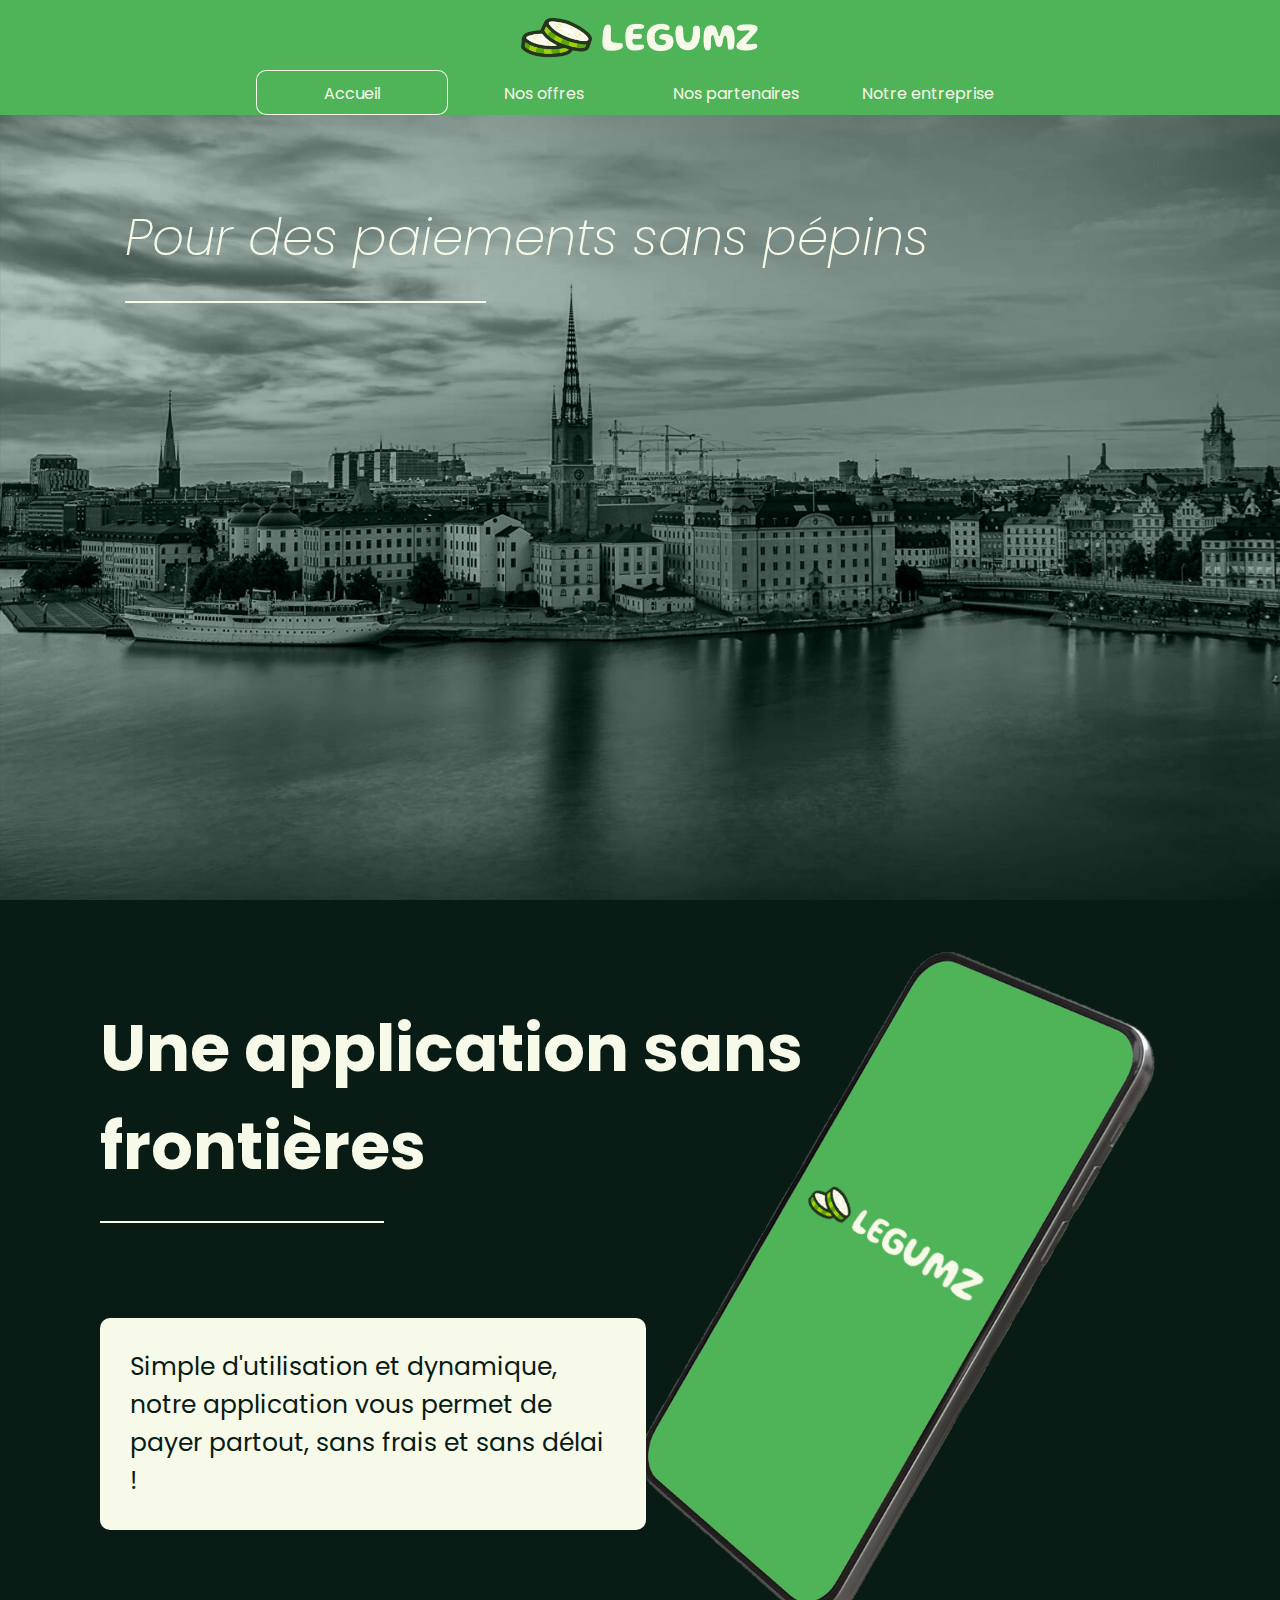
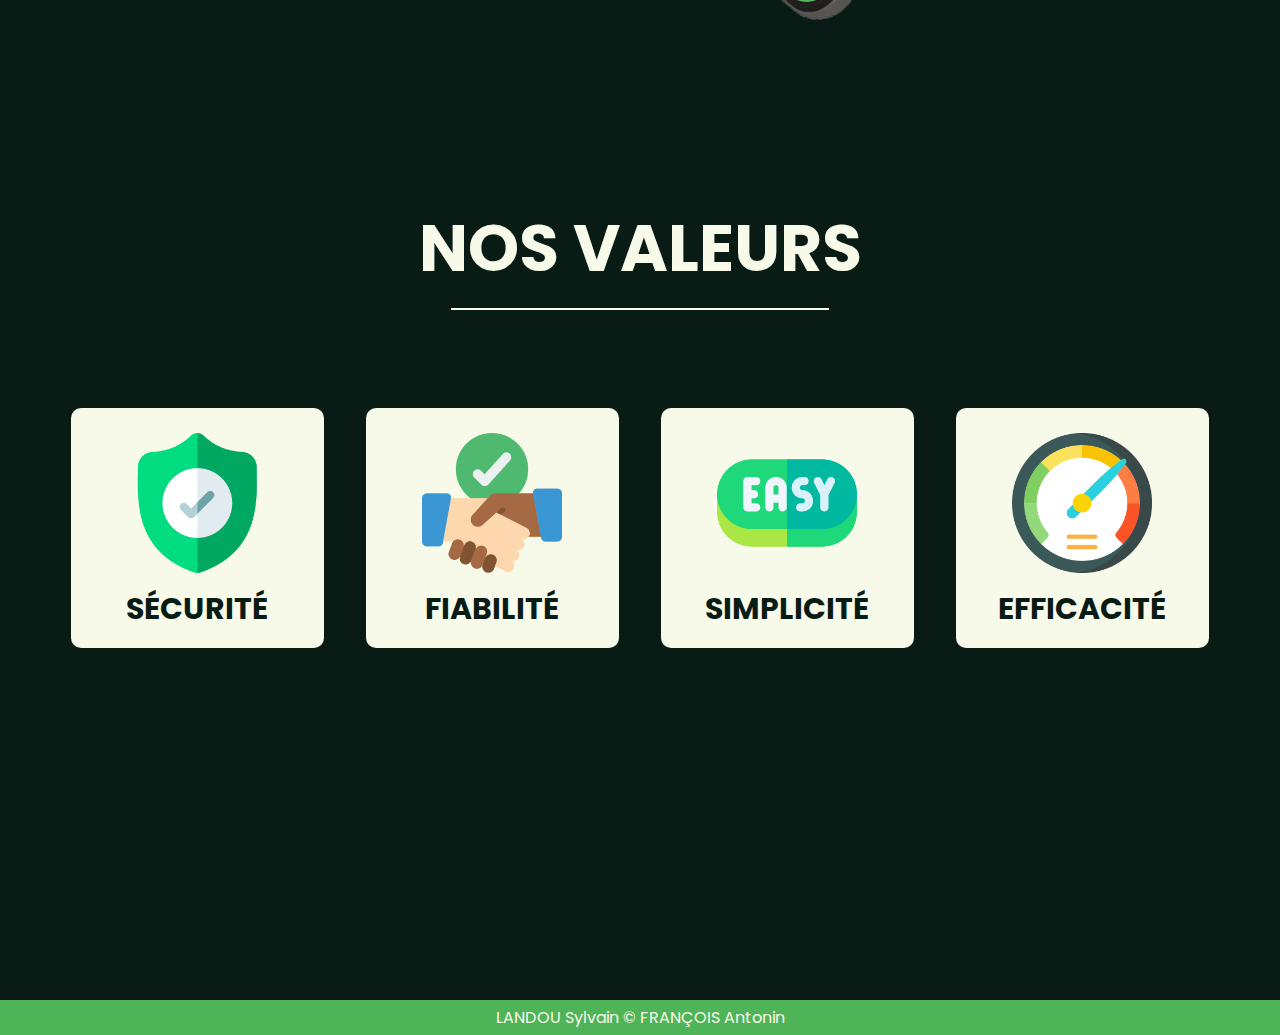
==== index.html @ b5f4d3b5 "Update" ====
<!DOCTYPE html>
<html lang="fr">

<head>
    <meta charset="UTF-8">
    <link href="css/style.css" rel="stylesheet">
    <link href="css/menu.css" rel="stylesheet">
    <link href="img/logo_final_sans_fond.png" rel="icon" type="image/png" sizes="16x16">
    <link rel="preconnect" href="https://fonts.googleapis.com">
    <link rel="preconnect" href="https://fonts.gstatic.com" crossorigin>
    <link href="https://fonts.googleapis.com/css2?family=Poppins:ital,wght@0,100;0,200;0,300;0,400;0,500;0,600;0,700;0,800;0,900;1,100;1,200;1,300;1,400;1,500;1,600;1,700;1,800;1,900&display=swap" rel="stylesheet">
    <title>Legumz</title>
</head>

<body>
    <header>
        <a href="index.html"><img src="img/banner_final.png" alt="Legumz banner" /></a>
        <nav>
            <ul>
                <li><a id="inpage" href="#">Accueil</a></li>
                <li class="deroulant">
                    <a href="#" class="deroulant">Nos offres</a>
                    <ul>
                        <li><a href="#">Nos services</a></li>
                        <li class="last-item"><a href="#">Nos produits</a></li>
                    </ul>
                </li>
                <li><a href="partenaires.html">Nos partenaires</a></li>
                <li class="deroulant">
                    <a href="#">Notre entreprise</a>
                    <ul>
                        <li><a href="#">À propos</a></li>
                        <li class="last-item"><a href="#">Nous contacter</a></li>
                    </ul>
                </li>
            </ul>
        </nav>
    </header>
    <main>  
        <section id="slogan">
            <h1>Pour des paiements sans pépins
                <br>
                <hr>
            </h1>
        </section>
        
        <section class="grid-display">
            <section>
                <h1>Une application sans frontières</h1>
                <hr>
                <p>Simple d'utilisation et dynamique, notre application vous permet de payer partout, sans frais et sans délai !</p>
            </section>
            <img src="img/telephone_legumz.png" alt="Application Legumz">
        </section>

        <section id="valeurs">
            <h1>NOS VALEURS</h1>
            <hr>
            <section class="flex-container">
                <section>
                    <img src="img/icons/shield.png" alt="shield">
                    <h2>SÉCURITÉ</h2>
                </section>
                <section>
                    <img src="img/icons/handshake.png" alt="shield">
                    <h2>FIABILITÉ</h2>
                </section>
                <section>
                    <img src="img/icons/easy.png" alt="shield">
                    <h2>SIMPLICITÉ</h2>
                </section>
                <section>
                    <img src="img/icons/speed.png" alt="shield">
                    <h2>EFFICACITÉ</h2>
                </section>
            </section>
        </section>

    </main>
    <footer>
        <p>LANDOU Sylvain © FRANÇOIS Antonin</p>
    </footer>
</body>

</html>
---- css/style.css ----
* {
    margin: 0;
    padding: 0;
    font-family: 'Poppins', Arial, Helvetica, sans-serif;
	--main-color: #4fb358;
    --light-color: #f8fae9;
    --dark-color: #081c15; 
}

body {
    background-color: var(--dark-color);
}

body>header {
    z-index: 10;
	top: 0;
	position: fixed;
	width: 100%;
	height: 70px;
	margin: 0;
	background-color: var(--main-color);
	text-align: center;
}

body>header>a>img {
    height: 65px;
    padding-top: 5px;
}

#slogan {
    top: 150px;
    height: 100vh;
    width: 100%;
    background-image: url('../img/main-wallpaper.jpg');
    background-repeat: no-repeat;
    background-attachment: fixed;
    background-size: cover;
}

#slogan>h1 {
    cursor: default;
    font-style: italic;
    font-weight: 200;
    z-index: 5;
    margin: 0 75px;
    padding: 200px 50px;
    color: var(--light-color);
    font-size: 50px;
}

body>footer {
    bottom: 0px;
    right: 0;
    left: 0;
    padding: 5px;
    background-color: var(--main-color);
    text-align: center;
    color: var(--light-color);
}

hr {
    border: none;
    background-color: var(--light-color);
    height: 2px;
    margin-top: 25px;
    margin-bottom: 20px;
    float: left;
    width: 35%;
}

/* section {
    padding: 100px;
} */

#title {
    margin-top: 150px;
    font-size: 100px;
    margin-left: 125px;
    color: var(--light-color);
}

.flex-container {
    display: flex;
    flex-flow: row wrap;
    justify-content: space-around;
    padding: 0;
    margin: 0;
    margin-top: 80px;
    list-style: none;
}

.flex-item {
    background: var(--light-color);
    padding: 5px;
    width: 40%;
    height: 200px;
    margin-top: 30px;
    border-radius: 10px;
}

.grid-display {
    padding: 100px;
    height: 700px;
    display: grid;
    grid-template-columns: 3fr 1fr;
    grid-template-rows: 1fr;
    padding-bottom: 0;
}

.grid-display:first-child {
    grid-column: 1;
    grid-row: 1;
}

.grid-display:nth-child(2n) {
    grid-column: 2;
    grid-row: 1;
}

.grid-display img {
    z-index: -10;
    position: absolute;
    right: 50px;
    margin-top: -50px;
    height: 675px;
    width: auto;
    /* margin: 0 20%; */
}

h1 {
    font-size: 65px;
    color: var(--light-color);
}

section p {
    margin-top: 15%;
    color: var(--dark-color);
    padding: 30px;
    background-color: var(--light-color);
    border-radius: 10px;
    width: 60%;
    font-size: 25px;
}

#valeurs {
    padding: 100px 50px;
    height: calc(100vh - 200px);
    width: calc(100% - 100px);
    background-image: url('../img/landscape1.jpg');
    background-repeat: no-repeat;
    background-attachment: fixed;
    background-size: cover;
    text-align: center;
    color: var(--light-color);
}

#valeurs>hr {
    margin: 10px 34%;
    width: 32%;
}

#valeurs img {
    height: 70%;
    width: auto;
    margin: 5px;
}

#valeurs>section>section {
    background: var(--light-color);
    color: var(--dark-color);
    font-size: 20px;
    padding: 20px;
    width: 18%;
    height: 200px;
    margin-top: 30px;
    border-radius: 10px;
}
---- css/menu.css ----
* {
	--main-color: #4fb358;
    --light-color: #f8fae9;
    --dark-color: #081c15; 
}

nav {
	position: fixed;
	top: 70px;
	margin: 0;
    text-align: center;
    width: 100%;
    background-color: var(--main-color);
}

nav ul{
	list-style: none;
	margin: 0;
	padding: 0;
}

nav>ul>li {
    border-radius: 10px;
}

nav a{
    display: block;
	color: var(--light-color);
	text-decoration: none;
    width: 100%;
    height: 34px;
    padding-top: 11px;
}


nav ul li:hover{
	color: white;
	text-decoration: none;
    background-color: var(--dark-color);
}

nav>ul{
    display: flex;
    justify-content: center;
    flex-wrap: wrap;
    align-items: center;
}

nav>ul>li{
    height: 45px;
    width: 15%;
    background-color: var(--main-color);
}

nav>ul>li>ul{
    display: none;
}

nav>ul>li:hover>ul{
    display: block;
    flex-direction: row;
}

nav>ul ul>li {
    height: 45px;
    width: 100%;
    background-color: var(--main-color);

}

#inpage{
    border-radius: 10px;
    box-shadow: inset 0 0 0 1px var(--light-color);
}

.deroulant {
    border-radius: 10px 10px 0 0;
}

.last-item{
    border-radius: 0 0 10px 10px;
}

.last-item:hover{
    border-radius: 0 0 10px 10px;
}
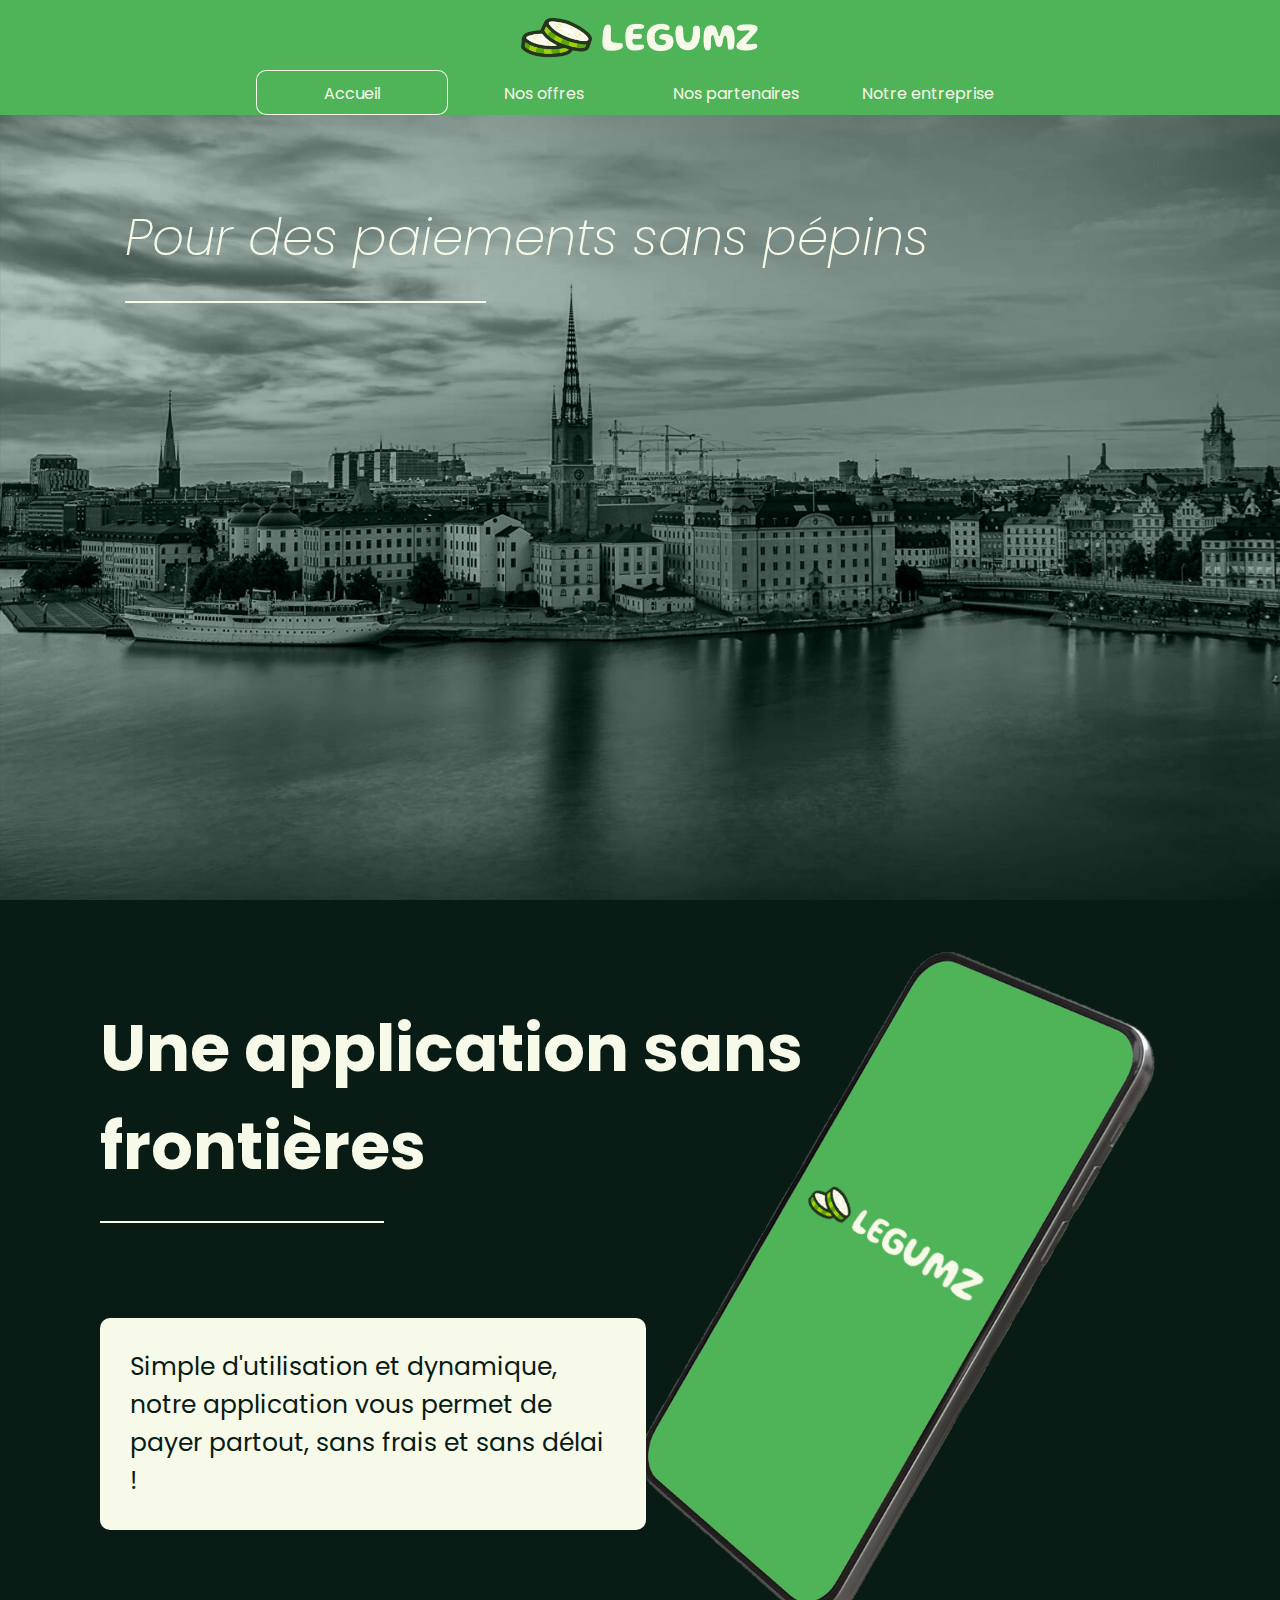
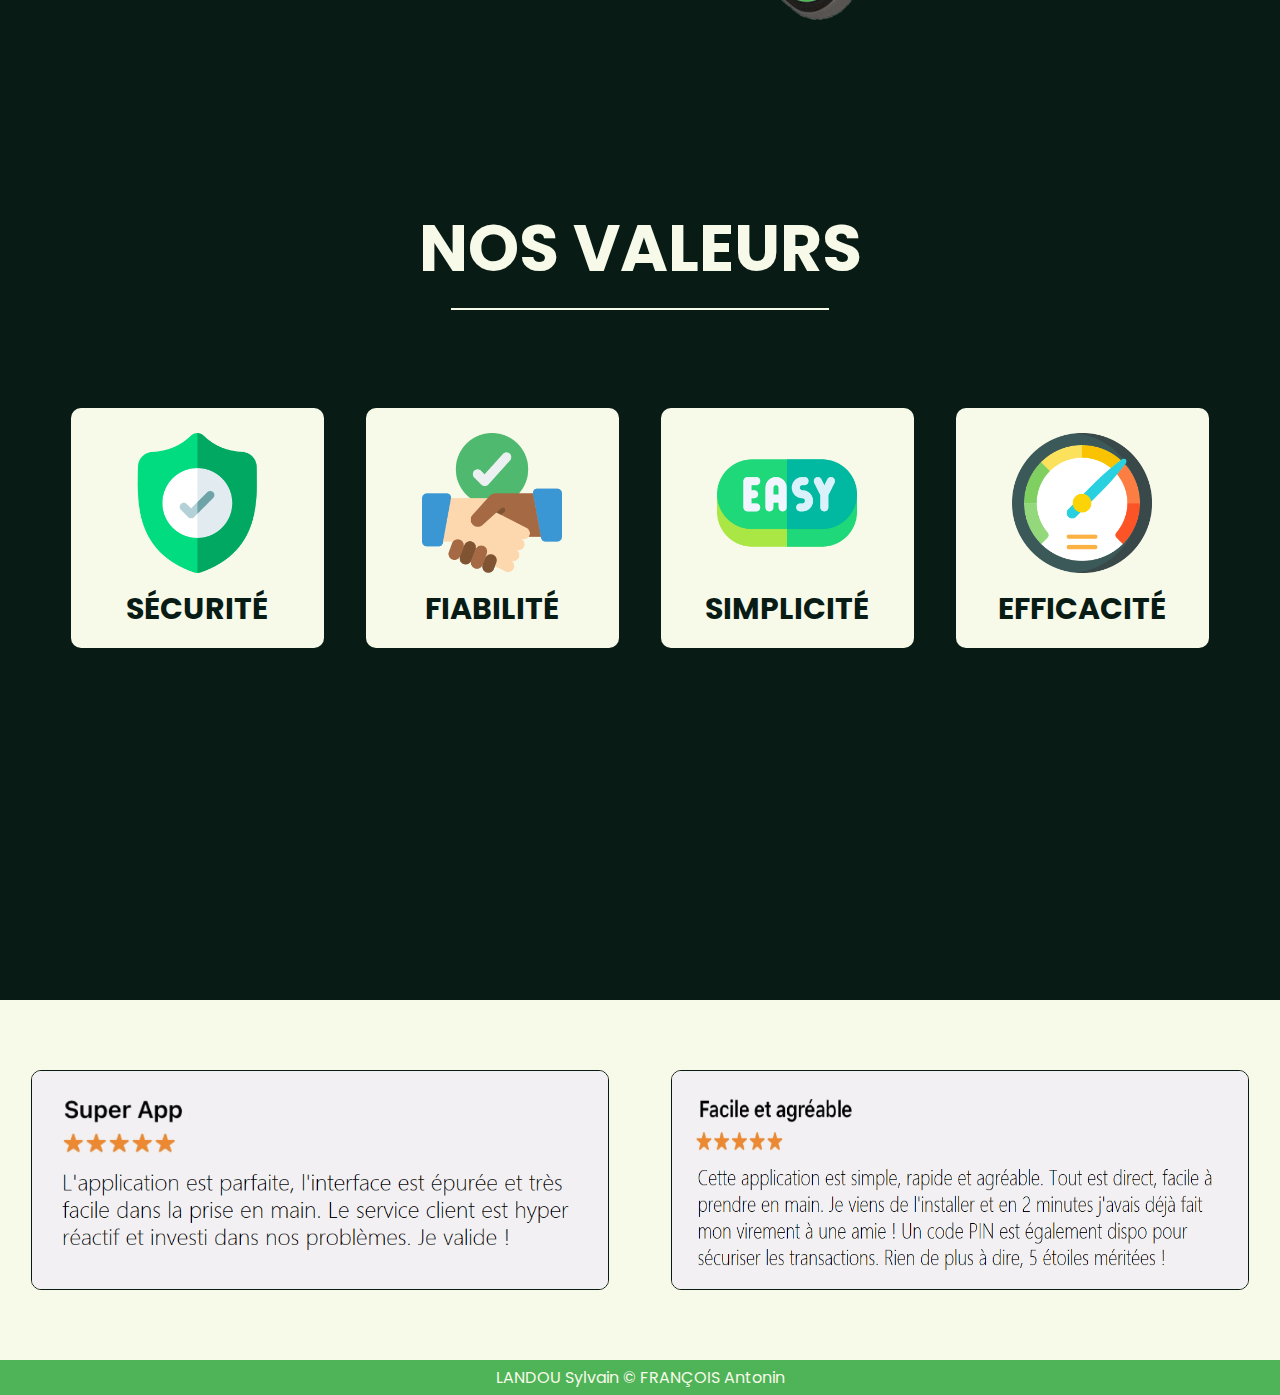
==== commit 98e20dad: "Update" ====
--- a/index.html
+++ b/index.html
@@ -62,18 +62,23 @@
                     <h2>SÉCURITÉ</h2>
                 </section>
                 <section>
-                    <img src="img/icons/handshake.png" alt="shield">
+                    <img src="img/icons/handshake.png" alt="handshake">
                     <h2>FIABILITÉ</h2>
                 </section>
                 <section>
-                    <img src="img/icons/easy.png" alt="shield">
+                    <img src="img/icons/easy.png" alt="easy">
                     <h2>SIMPLICITÉ</h2>
                 </section>
                 <section>
-                    <img src="img/icons/speed.png" alt="shield">
+                    <img src="img/icons/speed.png" alt="speed">
                     <h2>EFFICACITÉ</h2>
                 </section>
             </section>
+        </section>
+        
+        <section id="avis">
+            <img src="./img/avis/avis1.png" alt="Avis Legumz">
+            <img src="./img/avis/avis2.png" alt="Avis Legumz">
         </section>
 
     </main>
--- a/css/style.css
+++ b/css/style.css
@@ -100,11 +100,22 @@
 
 .grid-display {
     padding: 100px;
-    height: 700px;
+    min-height: 700px;
+    height: auto;
     display: grid;
     grid-template-columns: 3fr 1fr;
     grid-template-rows: 1fr;
     padding-bottom: 0;
+}
+
+.grid-display p {
+    color: var(--dark-color);
+    padding: 30px;
+    background-color: var(--light-color);
+    border-radius: 10px;
+    width: 60%;
+    font-size: 25px;
+    margin-top: 15%;
 }
 
 .grid-display:first-child {
@@ -132,19 +143,10 @@
     color: var(--light-color);
 }
 
-section p {
-    margin-top: 15%;
-    color: var(--dark-color);
-    padding: 30px;
-    background-color: var(--light-color);
-    border-radius: 10px;
-    width: 60%;
-    font-size: 25px;
-}
-
 #valeurs {
     padding: 100px 50px;
-    height: calc(100vh - 200px);
+    min-height: calc(100vh - 200px);
+    height: auto;
     width: calc(100% - 100px);
     background-image: url('../img/landscape1.jpg');
     background-repeat: no-repeat;
@@ -166,12 +168,31 @@
 }
 
 #valeurs>section>section {
-    background: var(--light-color);
+    background-color: var(--light-color);
     color: var(--dark-color);
     font-size: 20px;
     padding: 20px;
+    min-width: 200px;
     width: 18%;
     height: 200px;
     margin-top: 30px;
     border-radius: 10px;
 }
+
+#avis {
+    background-color: var(--light-color);
+    padding: 50px 0;
+    display: flex;
+    justify-content: space-around;
+    flex-wrap: wrap;
+}
+
+#avis>img {
+    margin: 20px;
+    max-height: 250px;
+    height: auto;
+    max-width: 45%;
+    width: auto;
+    border: var(--dark-color) solid 1px;
+    border-radius: 10px;
+}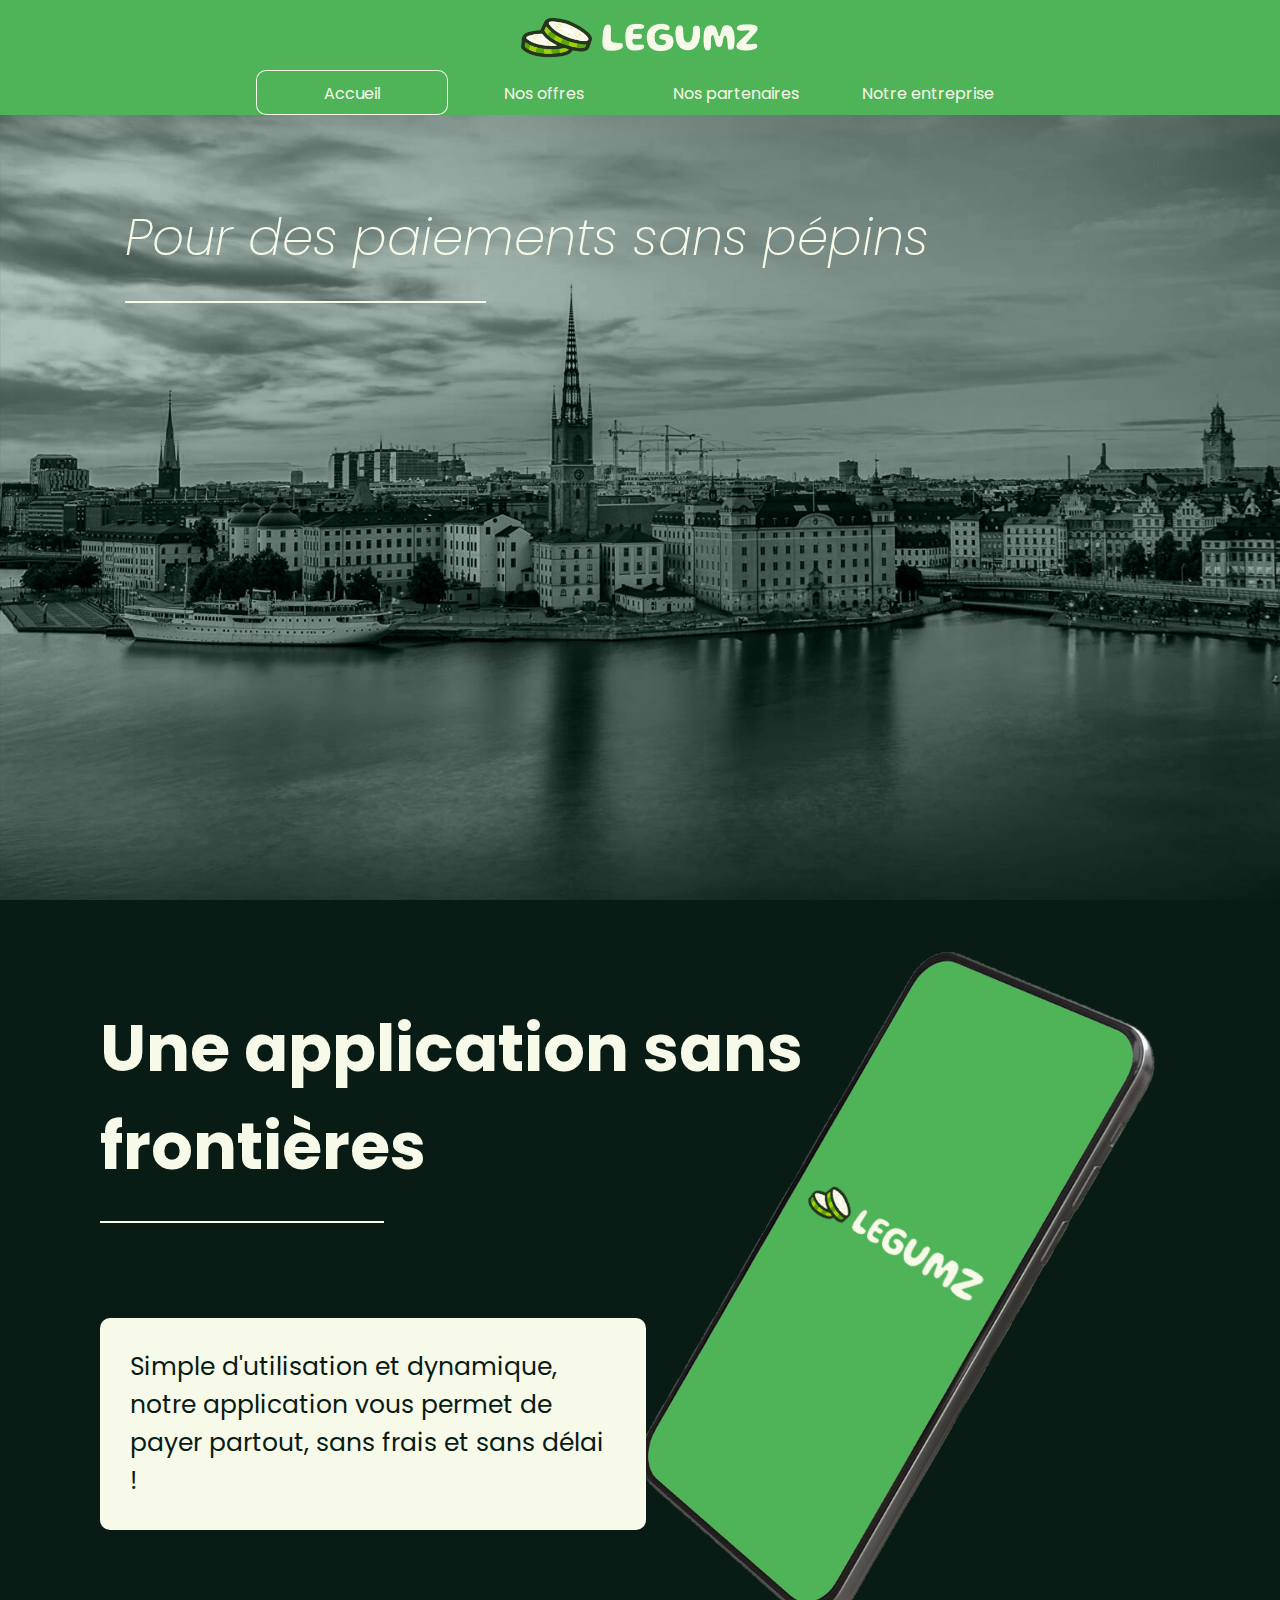
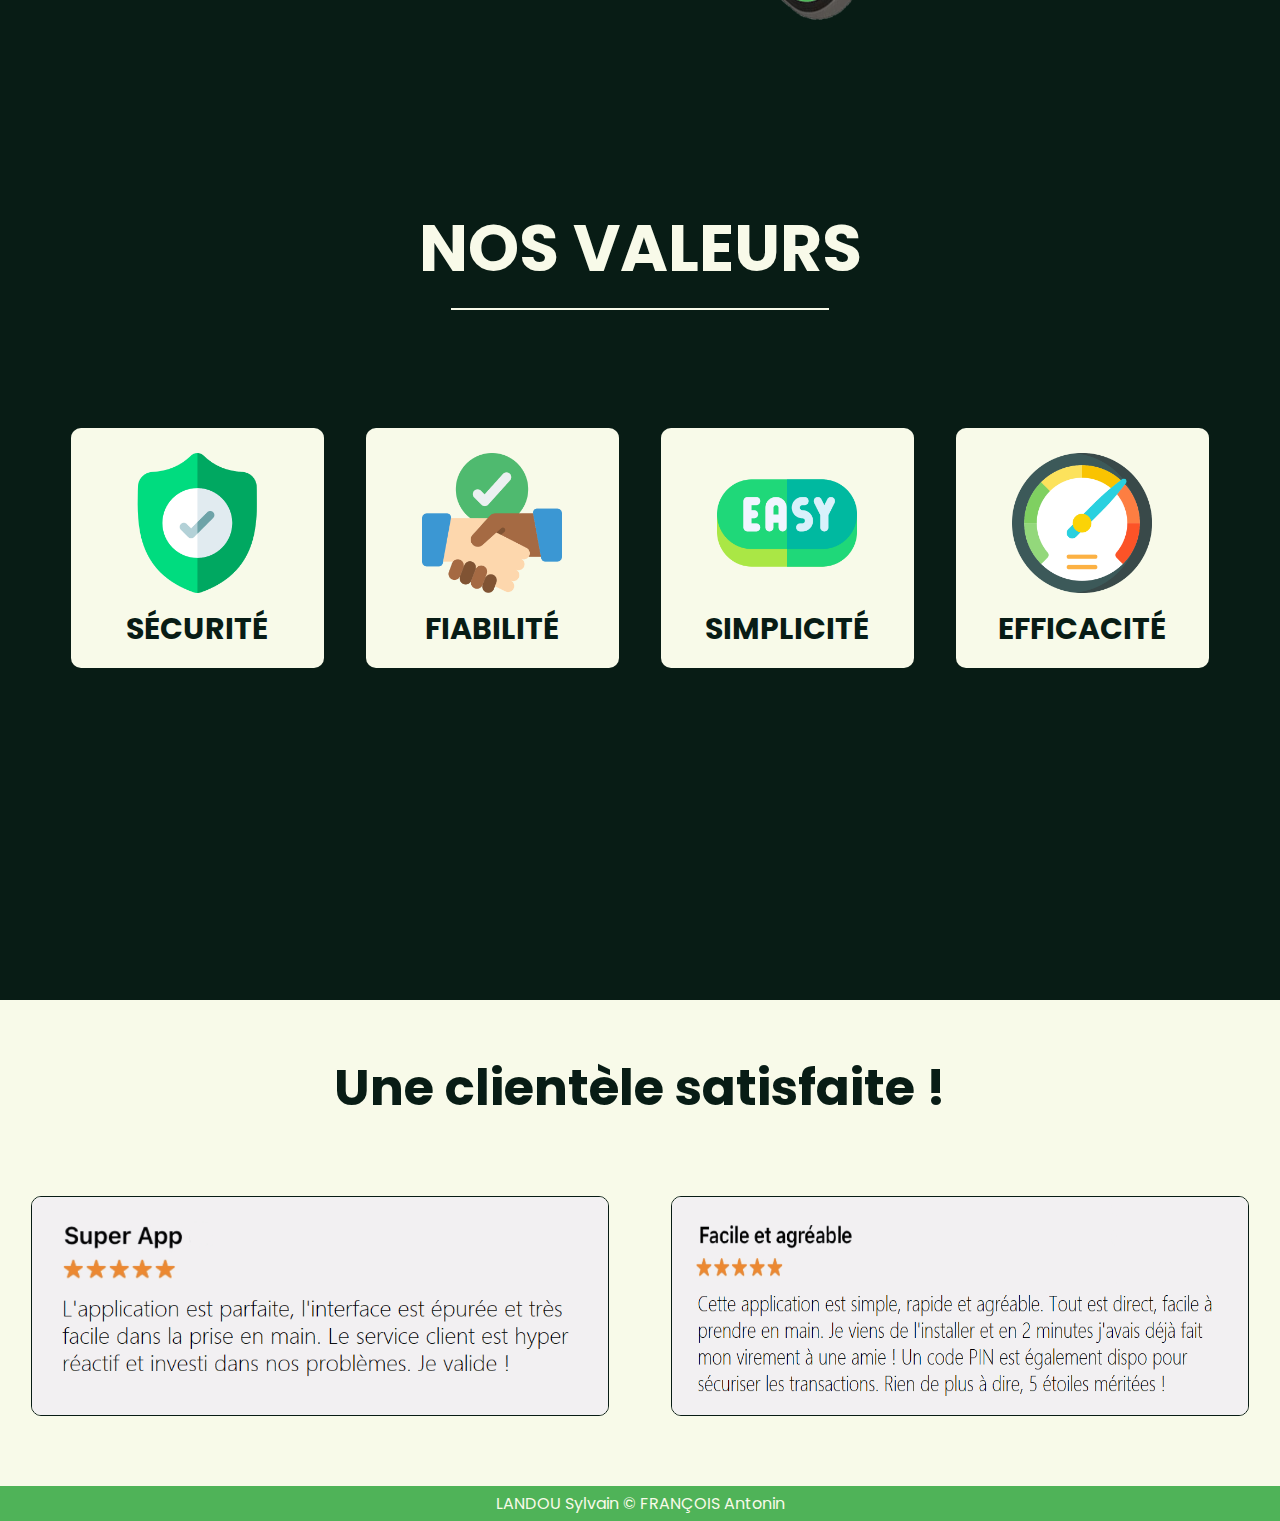
==== commit ce9d28a7: "Update" ====
--- a/index.html
+++ b/index.html
@@ -77,8 +77,11 @@
         </section>
         
         <section id="avis">
-            <img src="./img/avis/avis1.png" alt="Avis Legumz">
-            <img src="./img/avis/avis2.png" alt="Avis Legumz">
+            <h1>Une clientèle satisfaite !</h1>
+            <section>
+                <img src="./img/avis/avis1.png" alt="Avis Legumz">
+                <img src="./img/avis/avis2.png" alt="Avis Legumz">
+            </section>
         </section>
 
     </main>
--- a/css/style.css
+++ b/css/style.css
@@ -175,19 +175,29 @@
     min-width: 200px;
     width: 18%;
     height: 200px;
-    margin-top: 30px;
+    margin-top: 50px;
     border-radius: 10px;
 }
 
 #avis {
     background-color: var(--light-color);
     padding: 50px 0;
+}
+
+#avis>h1 {
+    font-size: 50px;
+    text-align: center;
+    color: var(--dark-color);
+    margin-bottom: 50px;
+}
+
+#avis>section {
     display: flex;
     justify-content: space-around;
     flex-wrap: wrap;
 }
 
-#avis>img {
+#avis img {
     margin: 20px;
     max-height: 250px;
     height: auto;
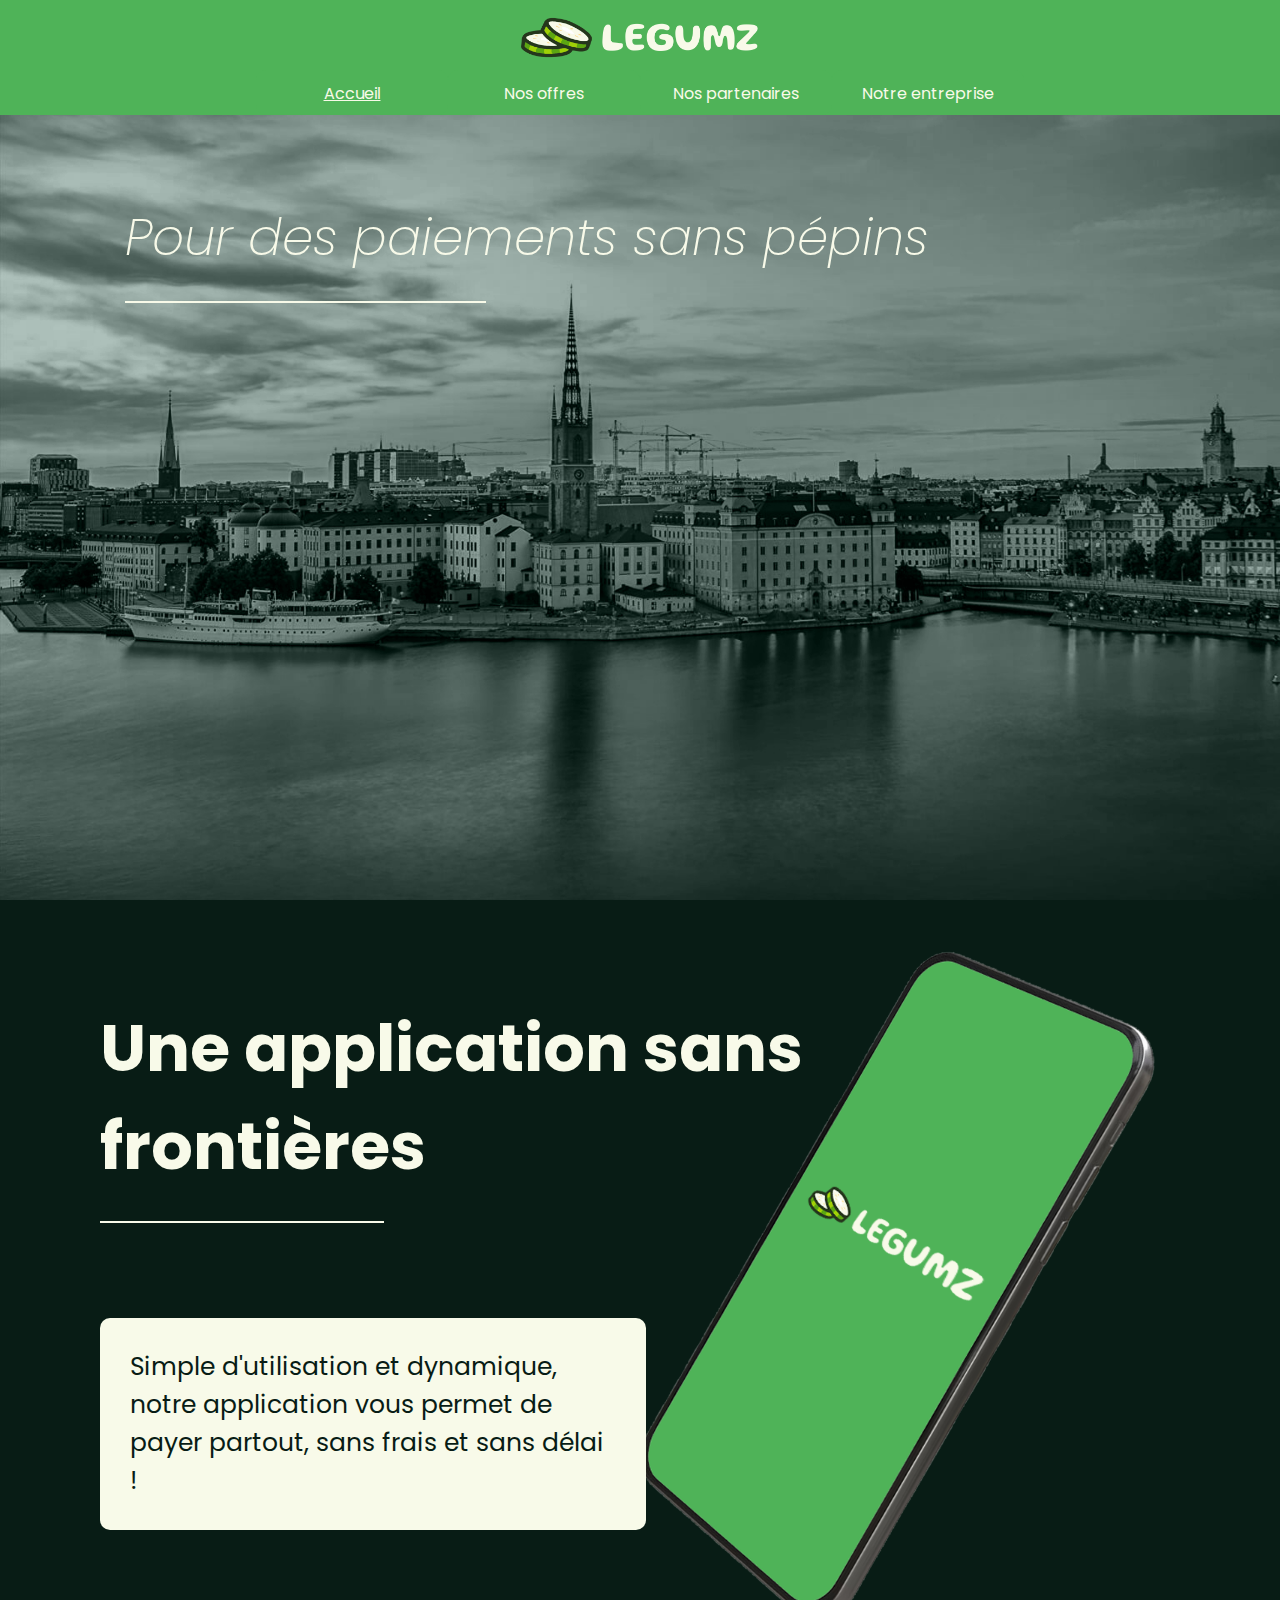
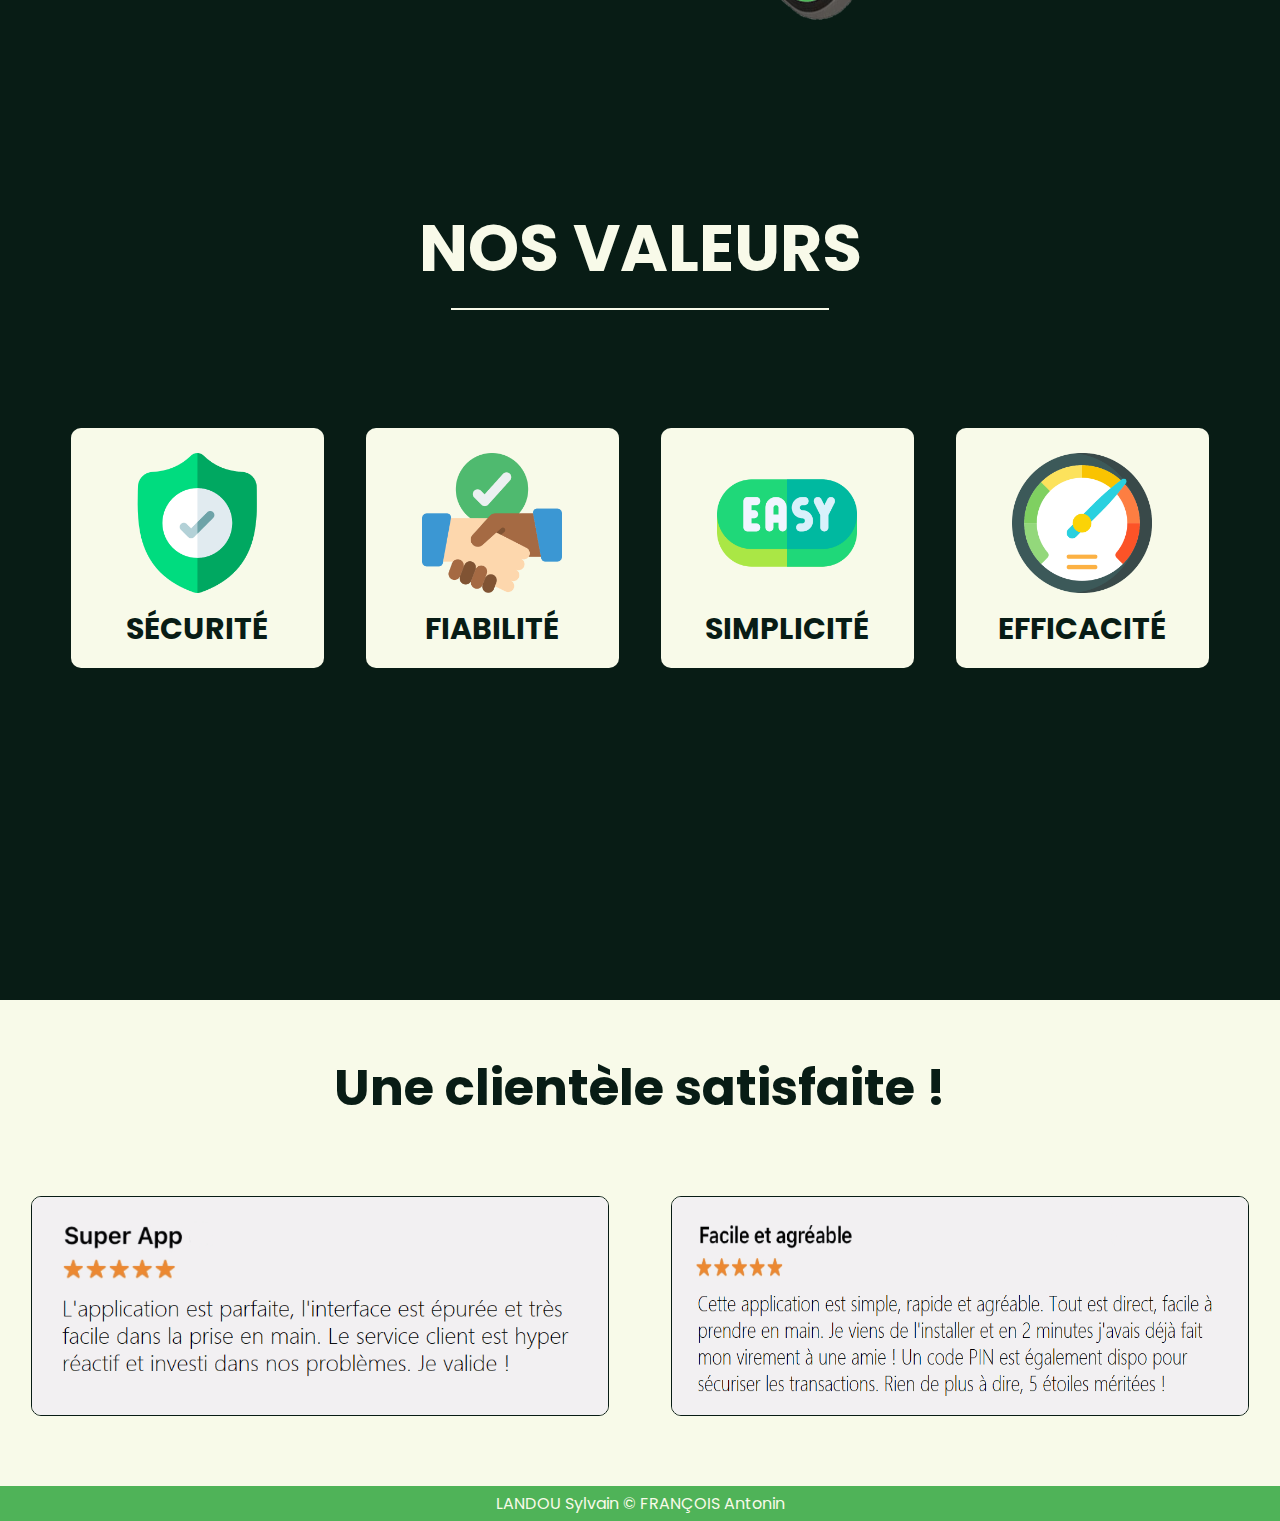
==== commit 2b965744: "Update" ====
--- a/index.html
+++ b/index.html
@@ -29,7 +29,7 @@
                 <li class="deroulant">
                     <a href="#">Notre entreprise</a>
                     <ul>
-                        <li><a href="#">À propos</a></li>
+                        <li><a href="./about-us.html">À propos</a></li>
                         <li class="last-item"><a href="#">Nous contacter</a></li>
                     </ul>
                 </li>
--- a/css/menu.css
+++ b/css/menu.css
@@ -69,8 +69,7 @@
 }
 
 #inpage{
-    border-radius: 10px;
-    box-shadow: inset 0 0 0 1px var(--light-color);
+    text-decoration: underline;
 }
 
 .deroulant {
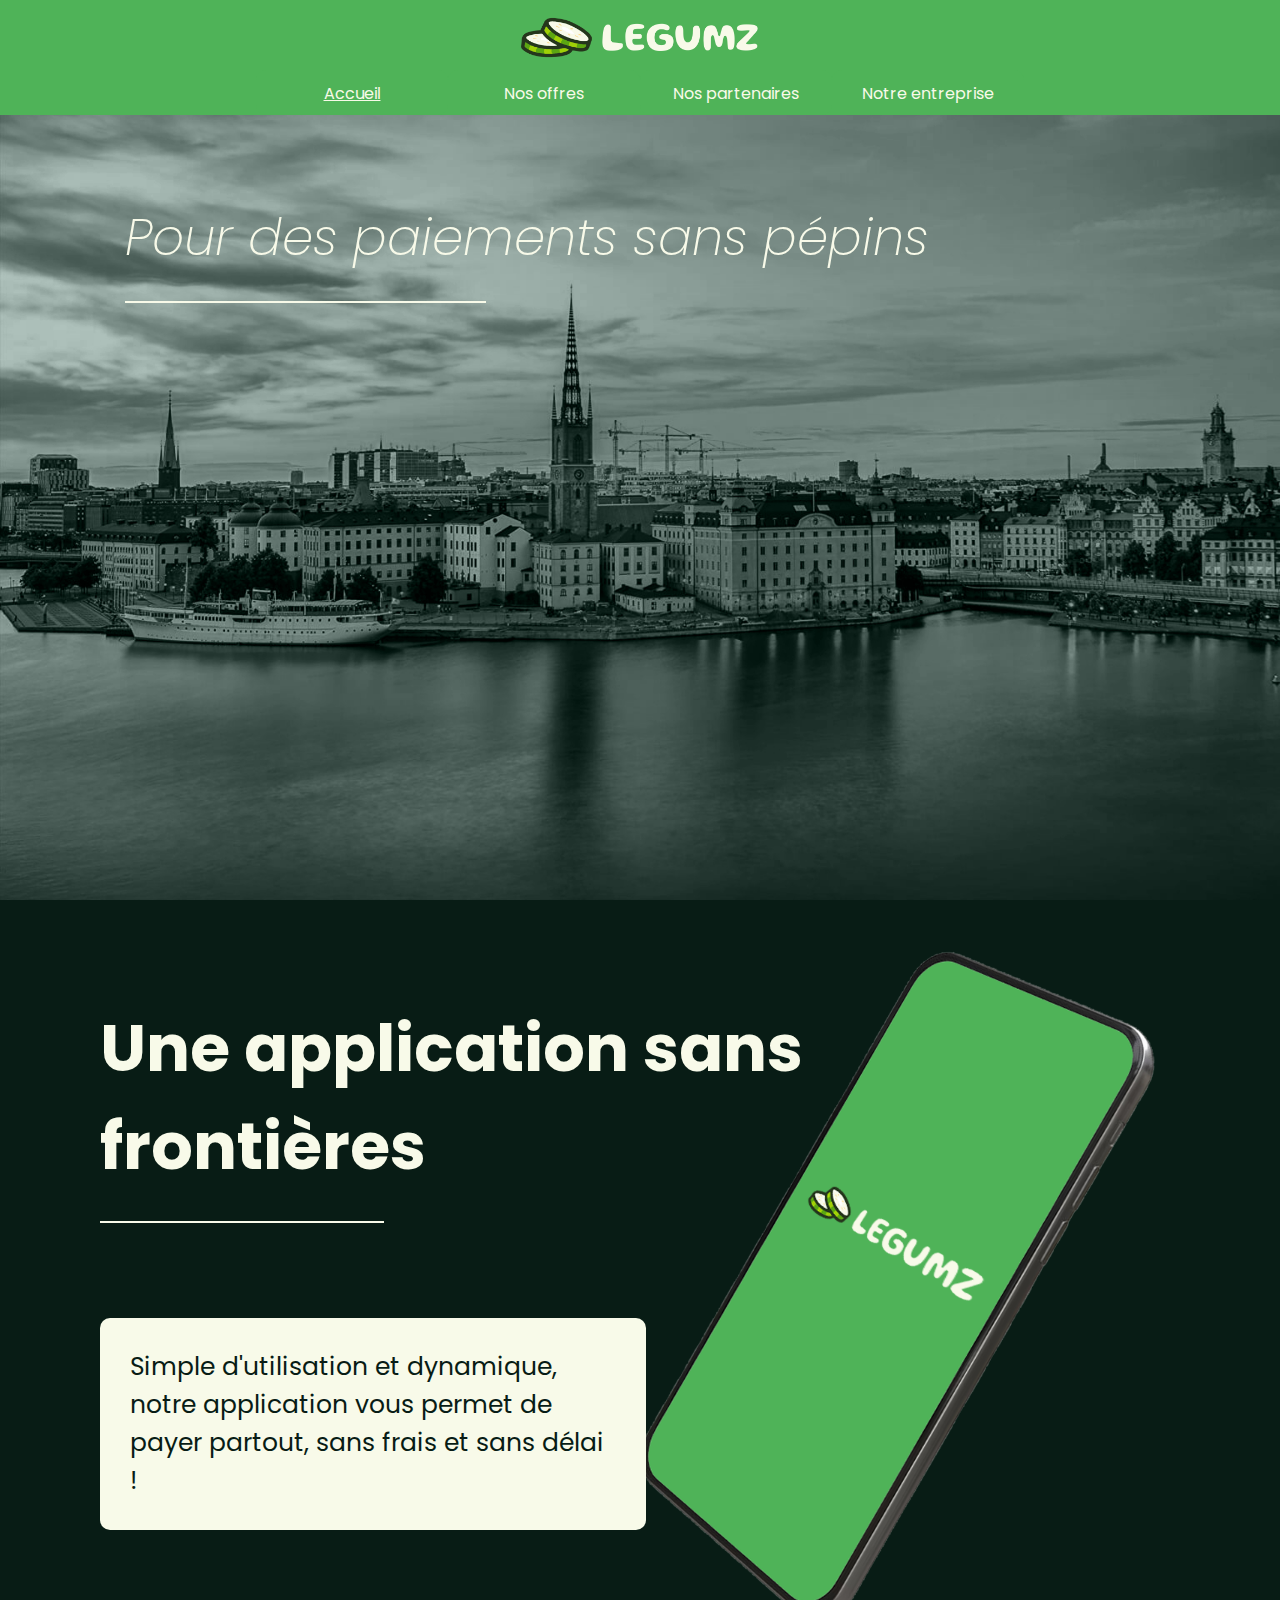
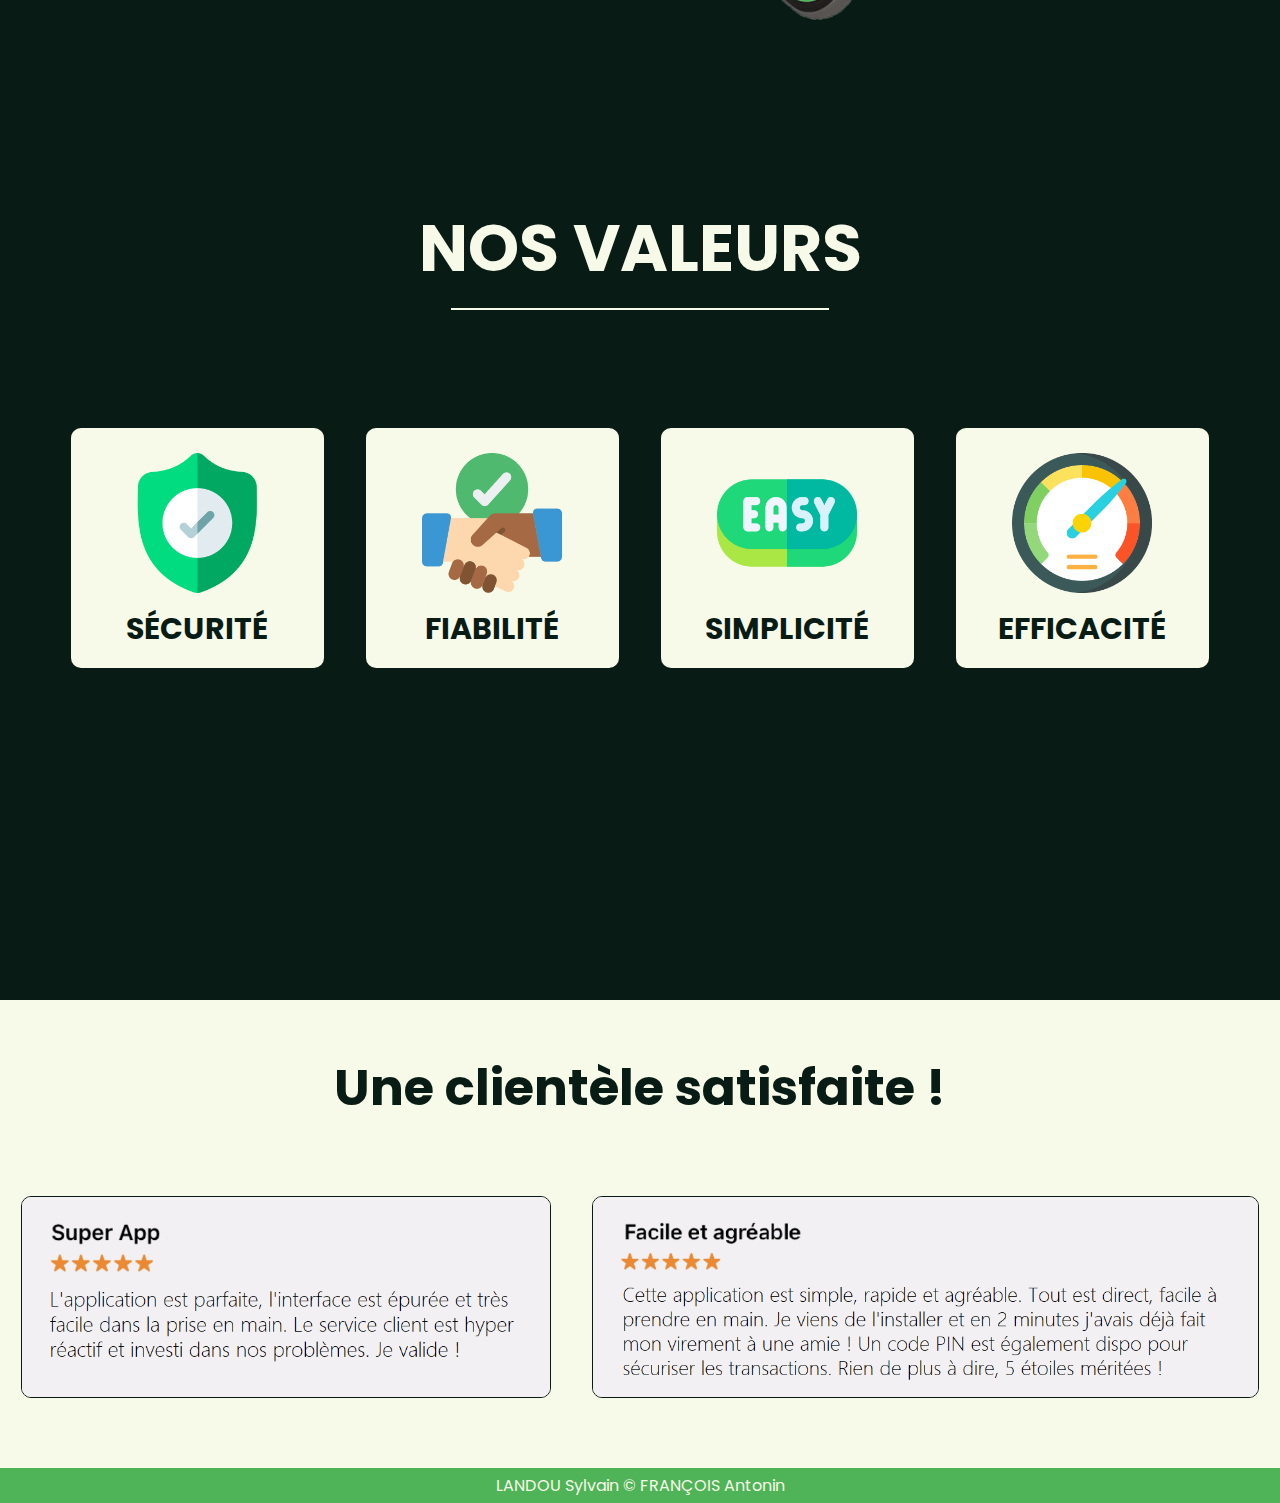
==== commit 85176a8b: "031120211914" ====
--- a/index.html
+++ b/index.html
@@ -14,23 +14,35 @@
 
 <body>
     <header>
-        <a href="index.html"><img src="img/banner_final.png" alt="Legumz banner" /></a>
+        <a href="./index.html"><img class="logo" src="img/banner_final.png" alt="Legumz banner" /></a>
         <nav>
             <ul>
-                <li><a id="inpage" href="#">Accueil</a></li>
+                <li>
+                    <a id="inpage" href="#">Accueil</a>
+                </li>
                 <li class="deroulant">
-                    <a href="#" class="deroulant">Nos offres</a>
+                    <a href="./pages/nos-produits.html">Nos offres</a>
                     <ul>
-                        <li><a href="#">Nos services</a></li>
-                        <li class="last-item"><a href="#">Nos produits</a></li>
+                        <li>
+                            <a href="./pages/nos-produits.html">Nos produits</a>
+                        </li>
+                        <li class="last-item">
+                            <a href="./pages/nos-services.html">Nos services</a>
+                        </li>
                     </ul>
                 </li>
-                <li><a href="partenaires.html">Nos partenaires</a></li>
+                <li>
+                    <a href="./pages/nos-partenaires.html">Nos partenaires</a>
+                </li>
                 <li class="deroulant">
-                    <a href="#">Notre entreprise</a>
+                    <a href="./pages/a-propos.html">Notre entreprise</a>
                     <ul>
-                        <li><a href="./about-us.html">À propos</a></li>
-                        <li class="last-item"><a href="#">Nous contacter</a></li>
+                        <li>
+                            <a href="./pages/a-propos.html">À propos</a>
+                        </li>
+                        <li class="last-item">
+                            <a href="./pages/nous-contacter.html">Nous contacter</a>
+                        </li>
                     </ul>
                 </li>
             </ul>
--- a/css/style.css
+++ b/css/style.css
@@ -6,6 +6,40 @@
     --light-color: #f8fae9;
     --dark-color: #081c15; 
 }
+
+::-webkit-scrollbar {
+    width: 8px;
+    height: 8px;
+  }
+  ::-webkit-scrollbar-button {
+    width: 0px;
+    height: 0px;
+  }
+  ::-webkit-scrollbar-thumb {
+    background: #666666;
+    border: 0px none #ffffff;
+    border-radius: 50px;
+  }
+  ::-webkit-scrollbar-thumb:hover {
+    background: #666666;
+  }
+  ::-webkit-scrollbar-thumb:active {
+    background: #292929;
+  }
+  ::-webkit-scrollbar-track {
+    background: #3b3b3b;
+    border: 0px none #ffffff;
+    border-radius: 50px;
+  }
+  ::-webkit-scrollbar-track:hover {
+    background: #949494;
+  }
+  ::-webkit-scrollbar-track:active {
+    background: #333333;
+  }
+  ::-webkit-scrollbar-corner {
+    background: transparent;
+  }
 
 body {
     background-color: var(--dark-color);
@@ -68,13 +102,17 @@
     width: 35%;
 }
 
+.item-desc-title{
+    font-weight: 450;
+    color:var(--main-color);
+}
 /* section {
     padding: 100px;
 } */
 
 #title {
     margin-top: 150px;
-    font-size: 100px;
+    font-size: 80px;
     margin-left: 125px;
     color: var(--light-color);
 }
@@ -89,13 +127,30 @@
     list-style: none;
 }
 
-.flex-item {
+.flex-container>li {
     background: var(--light-color);
-    padding: 5px;
+    padding: 15px;
     width: 40%;
-    height: 200px;
+    height: 180px;
     margin-top: 30px;
     border-radius: 10px;
+}
+
+.flex-item{
+    display: grid;
+    grid-template-columns: 1fr 2fr;
+    
+}
+
+.item-img{
+        margin-top: 15px;
+    width: 120px;
+    padding-bottom: 15px;
+    border-bottom: var(--dark-color) solid 2px;
+}
+
+.item-desc{
+    height: 100%;
 }
 
 .grid-display {
@@ -179,6 +234,44 @@
     border-radius: 10px;
 }
 
+#products-offers {
+    margin-top: 60px;
+    padding: 100px 50px;
+    min-height: calc(100vh - 200px);
+    height: auto;
+    width: calc(100% - 100px);
+    text-align: center;
+    color: var(--light-color);
+}
+
+#products-offers img {
+    height: 70%;
+    width: auto;
+    margin: 5px;
+}
+
+#products-offers>section>section {
+    background-color: var(--light-color);
+    color: var(--dark-color);
+    font-size: 20px;
+    padding: 20px;
+    min-width: 200px;
+    width: 18%;
+    height: 200px;
+    margin-top: 50px;
+    border-radius: 10px;
+}
+
+#products-offers>hr {
+    margin: 10px 34%;
+    width: 32%;
+}
+
+#products-offers>section>section :hover{
+    transform: scale(1.25);
+    transition-duration: 500ms;
+}
+
 #avis {
     background-color: var(--light-color);
     padding: 50px 0;
@@ -199,10 +292,25 @@
 
 #avis img {
     margin: 20px;
-    max-height: 250px;
+    max-height: 200px;
     height: auto;
-    max-width: 45%;
+    max-width: 80%;
     width: auto;
     border: var(--dark-color) solid 1px;
     border-radius: 10px;
+}
+
+.text-center{
+    text-align: center;
+}
+
+.italic{
+    font-style: italic;
+    font-weight: 600;
+    color: var(--dark-color);
+}
+
+.logo:hover{
+    transform: scale(1.25);
+    transition-duration: 500ms;
 }